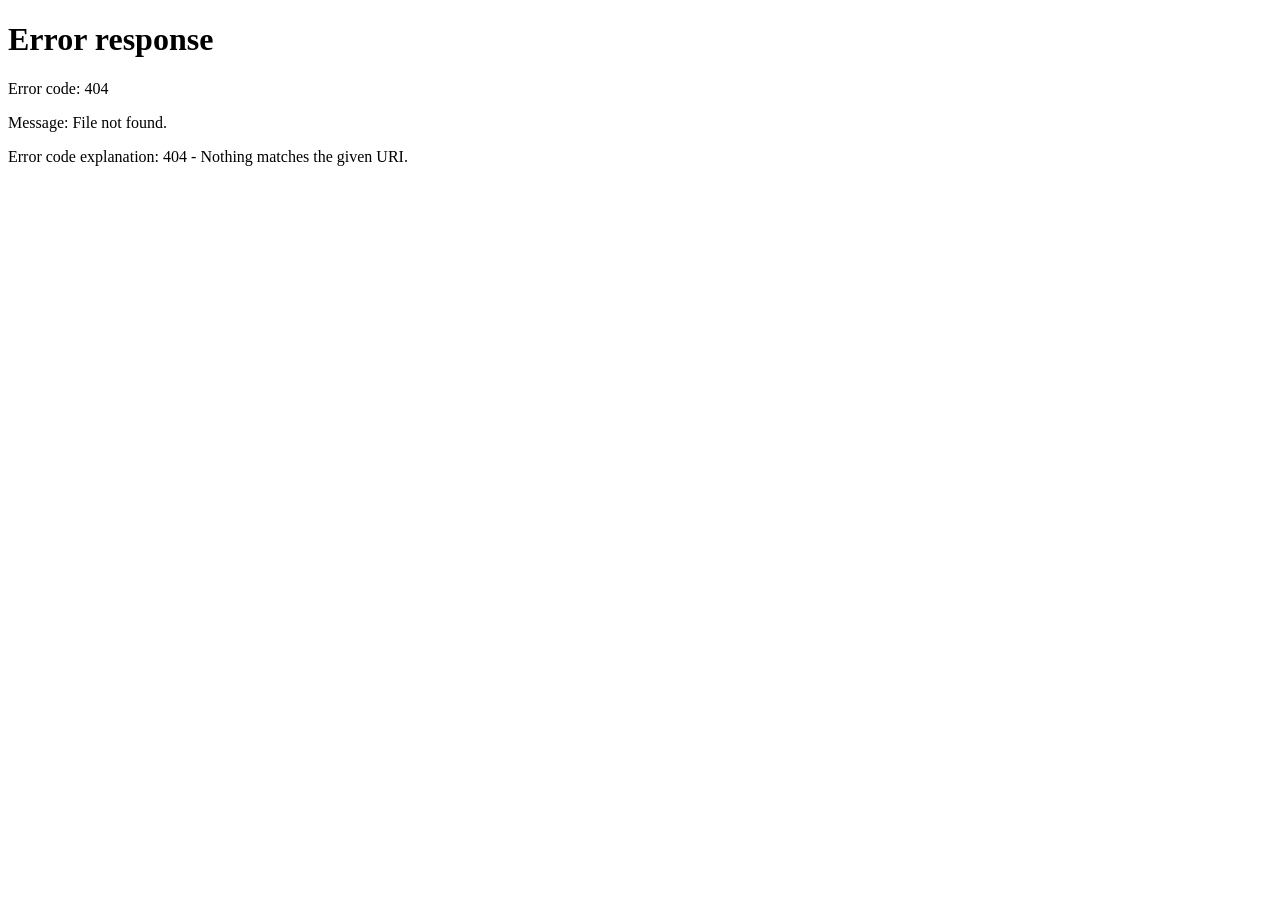
==== index.html @ f6d6ef94 "Add presentation landing page" ====
<!doctype html><html lang="de"><head><meta charset="utf-8"><meta name="viewport" content="width=device-width,initial-scale=1"><title>SMARTWERK Präsentationen</title><meta http-equiv="refresh" content="0; url=./gudelius/"><script>location.replace('./gudelius/');</script></head><body><p><a href="./gudelius/">GudeliusVermessung – Homepage-Konzepte öffnen</a></p></body></html>
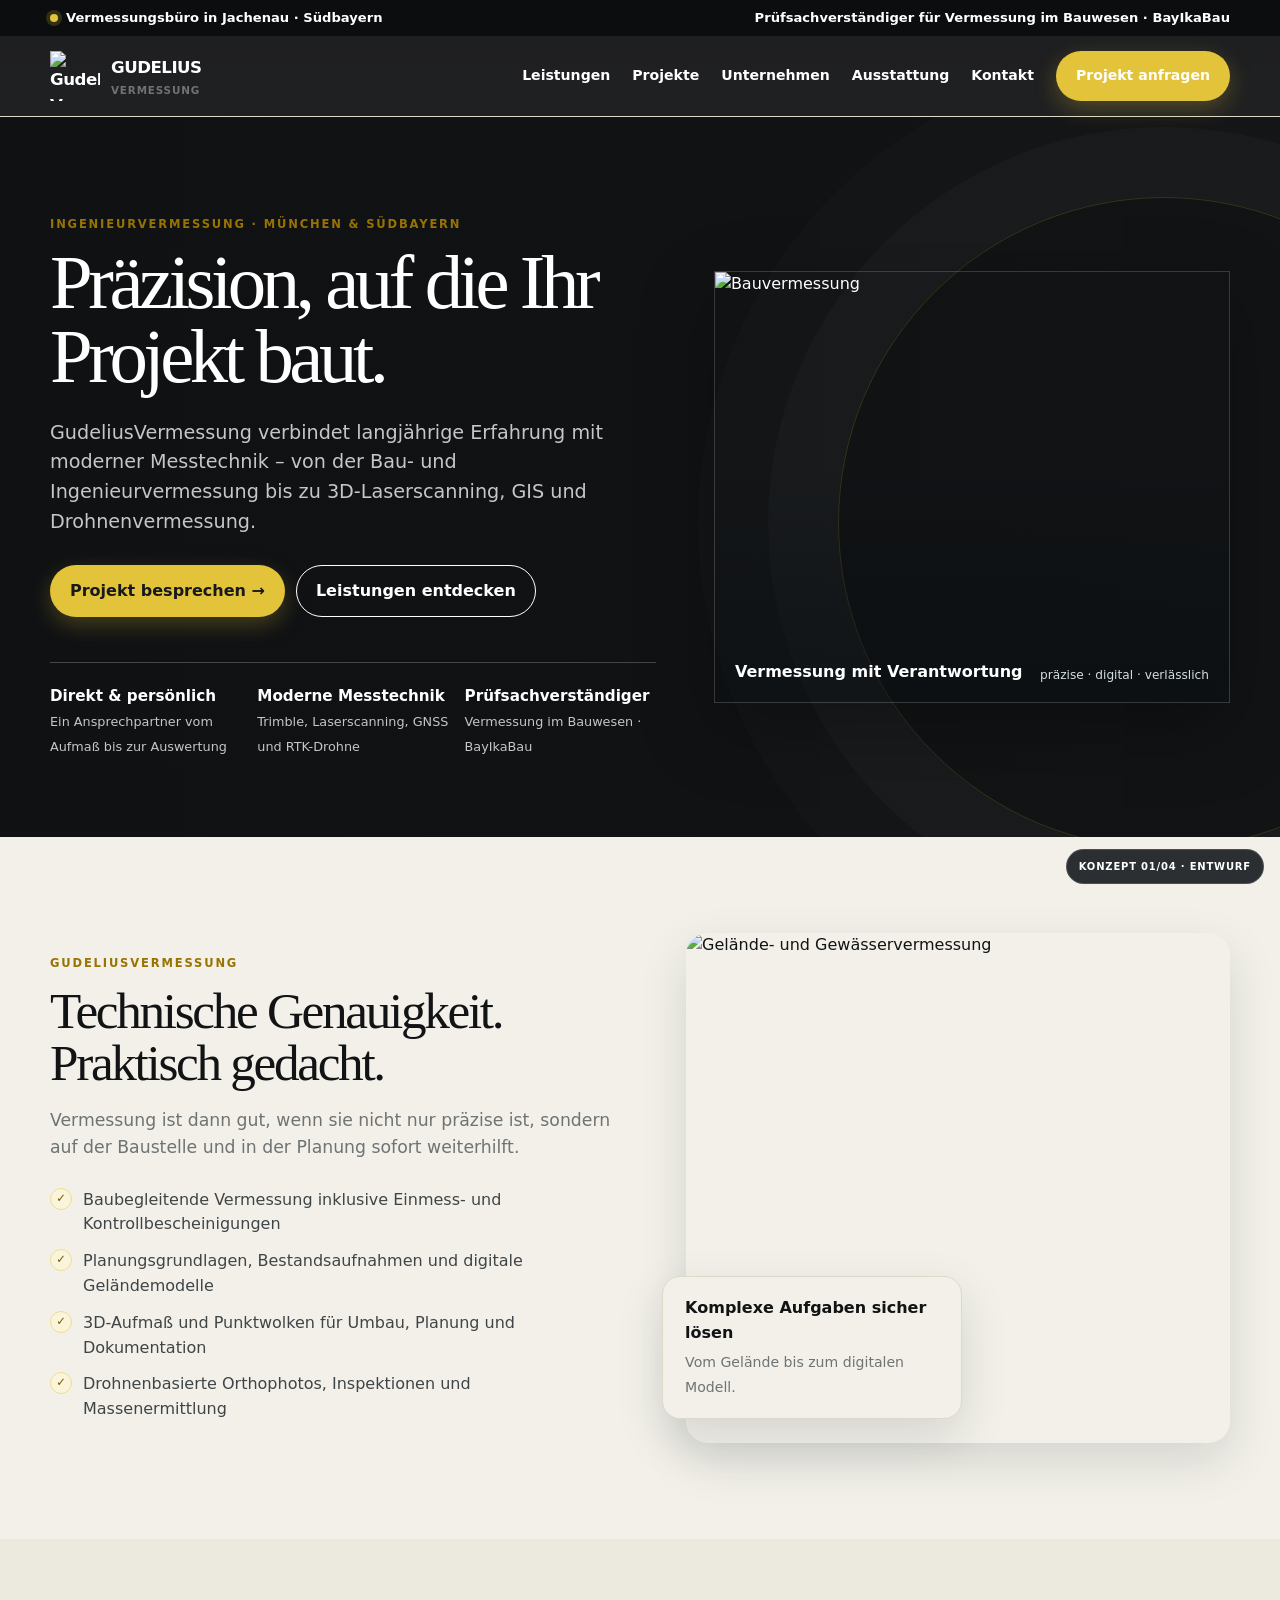
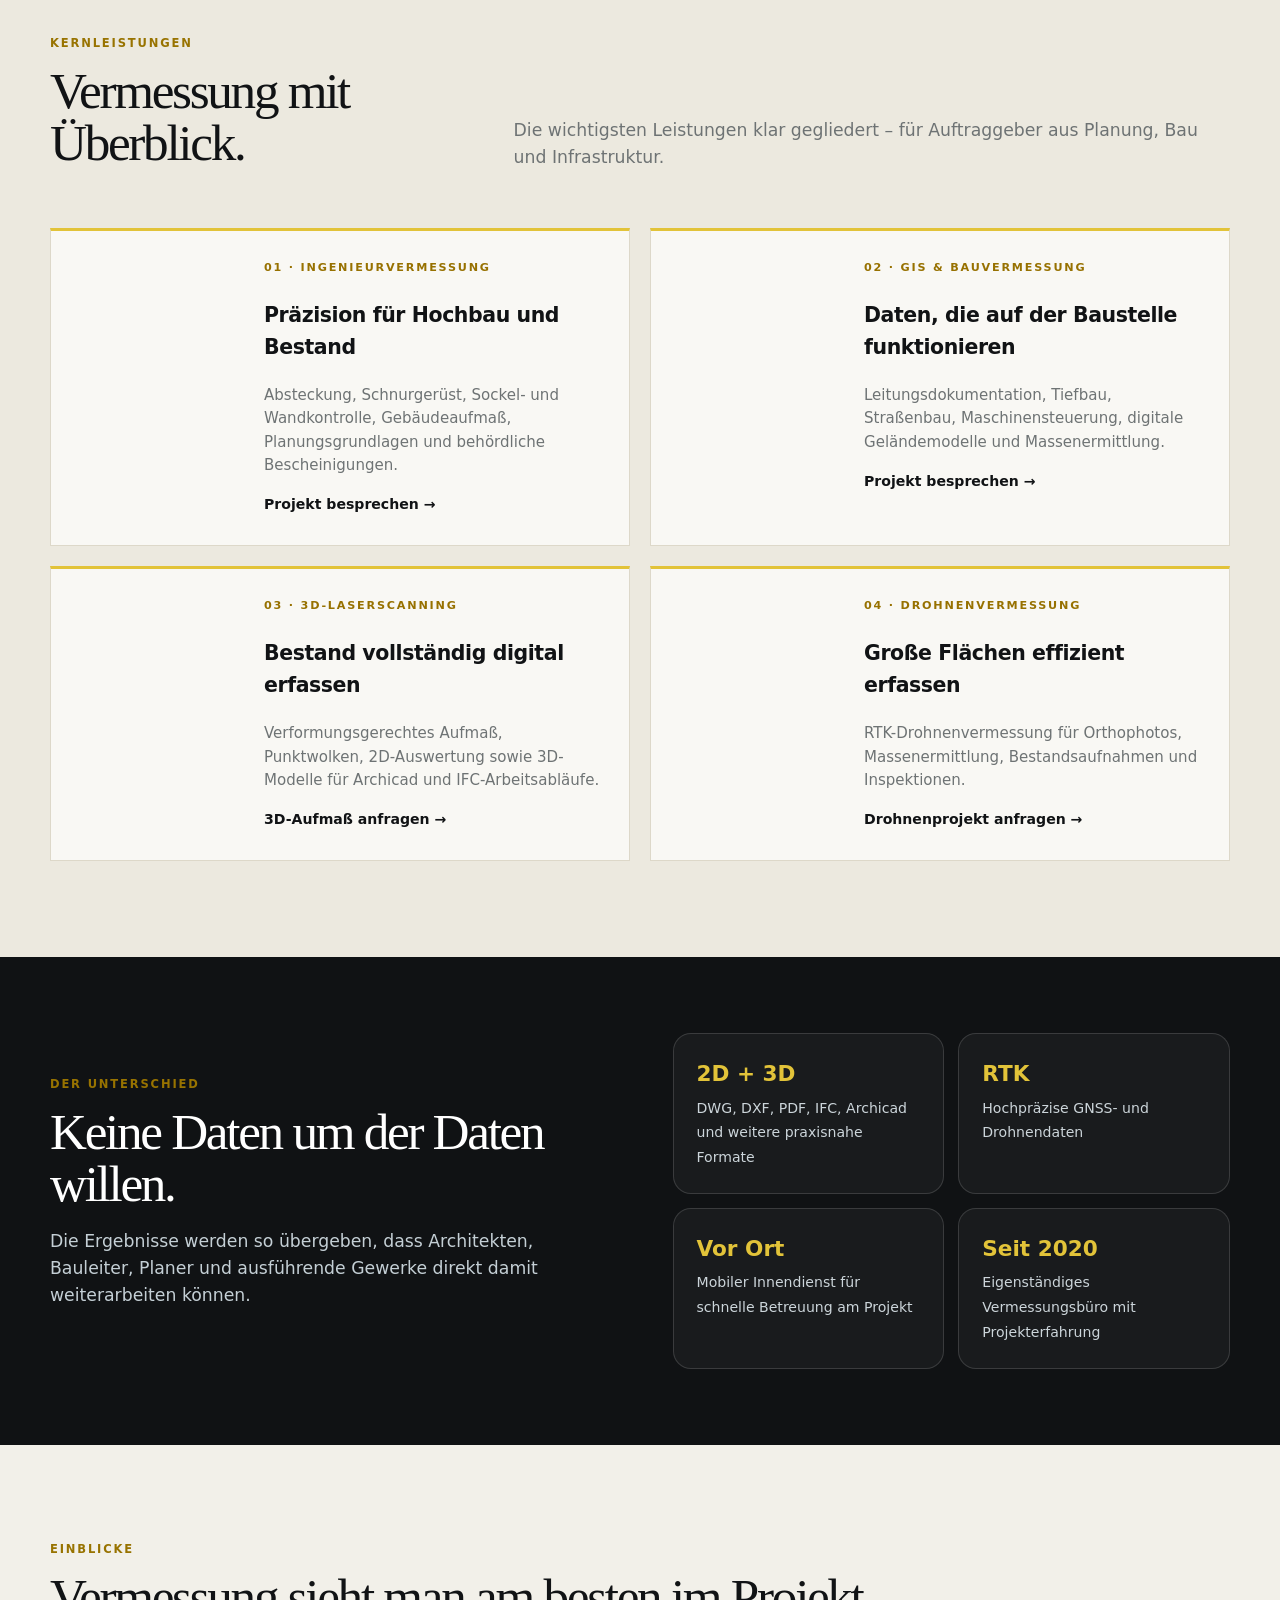
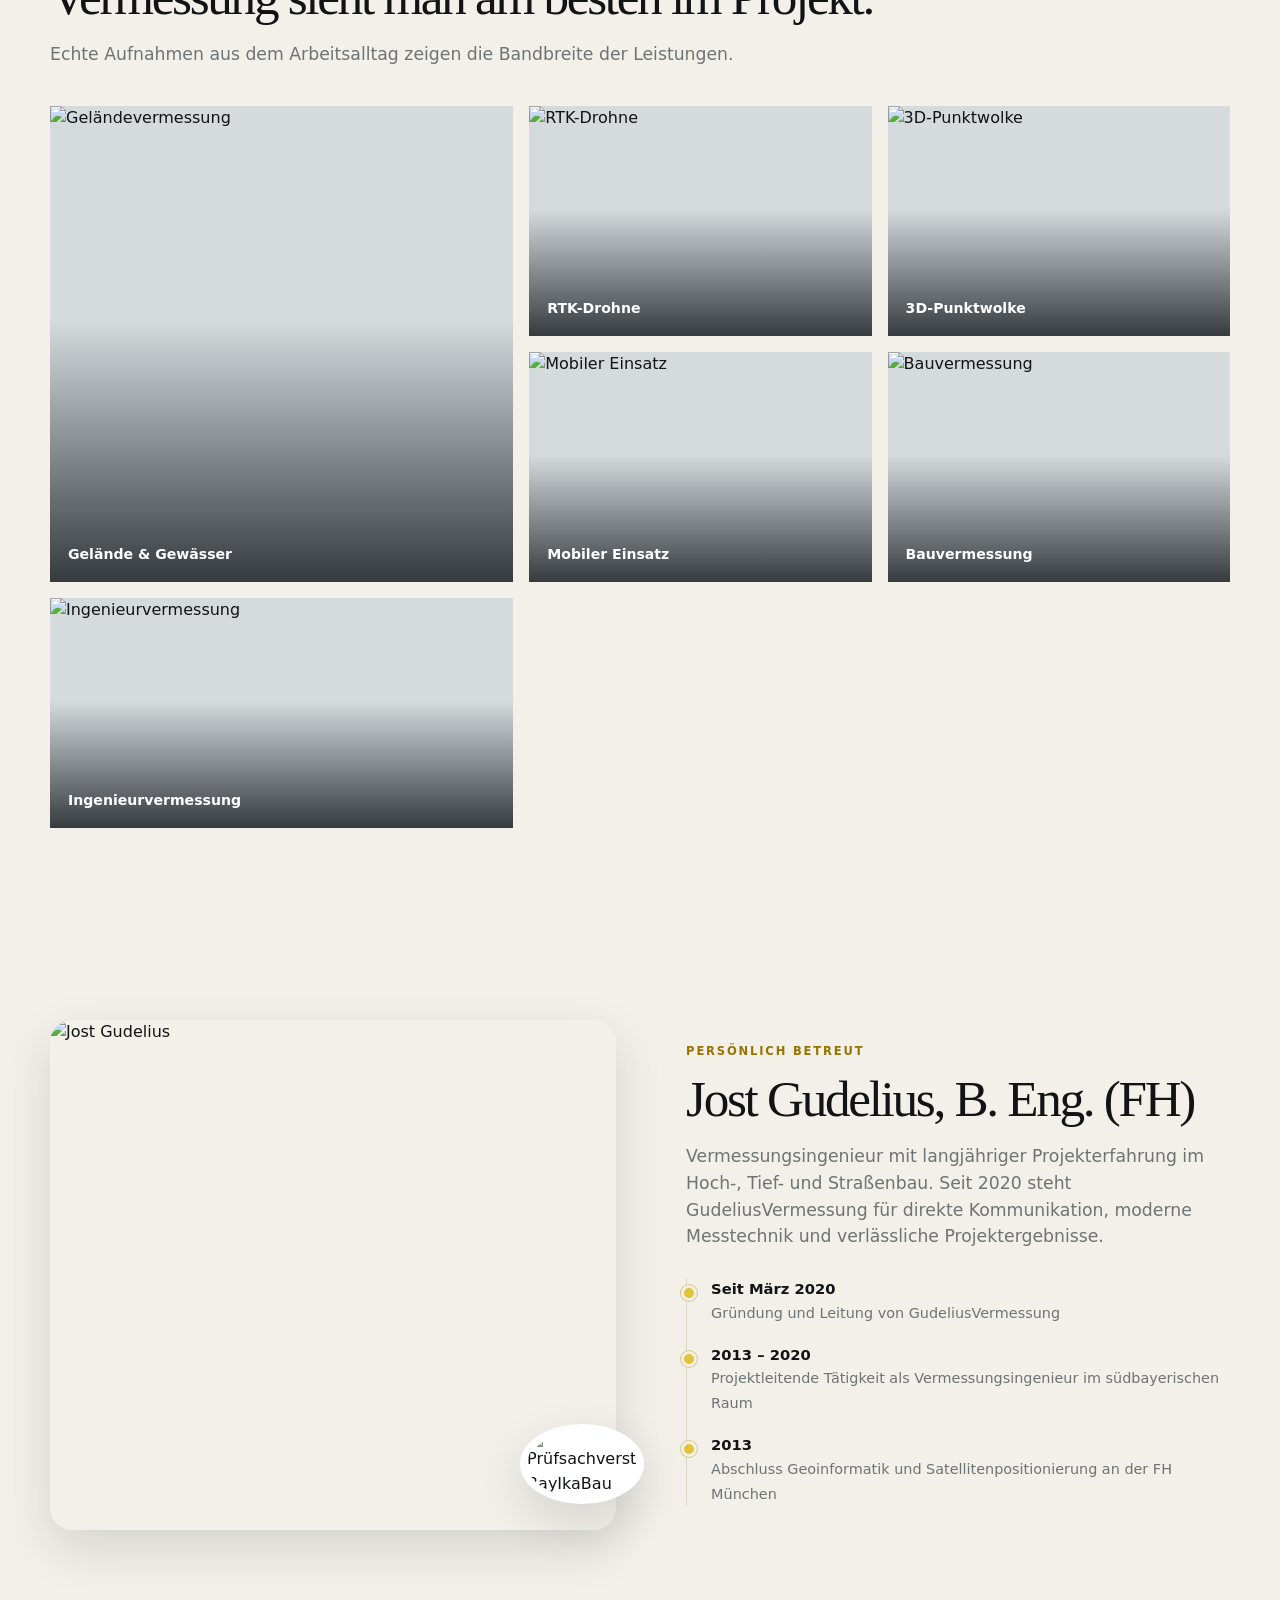
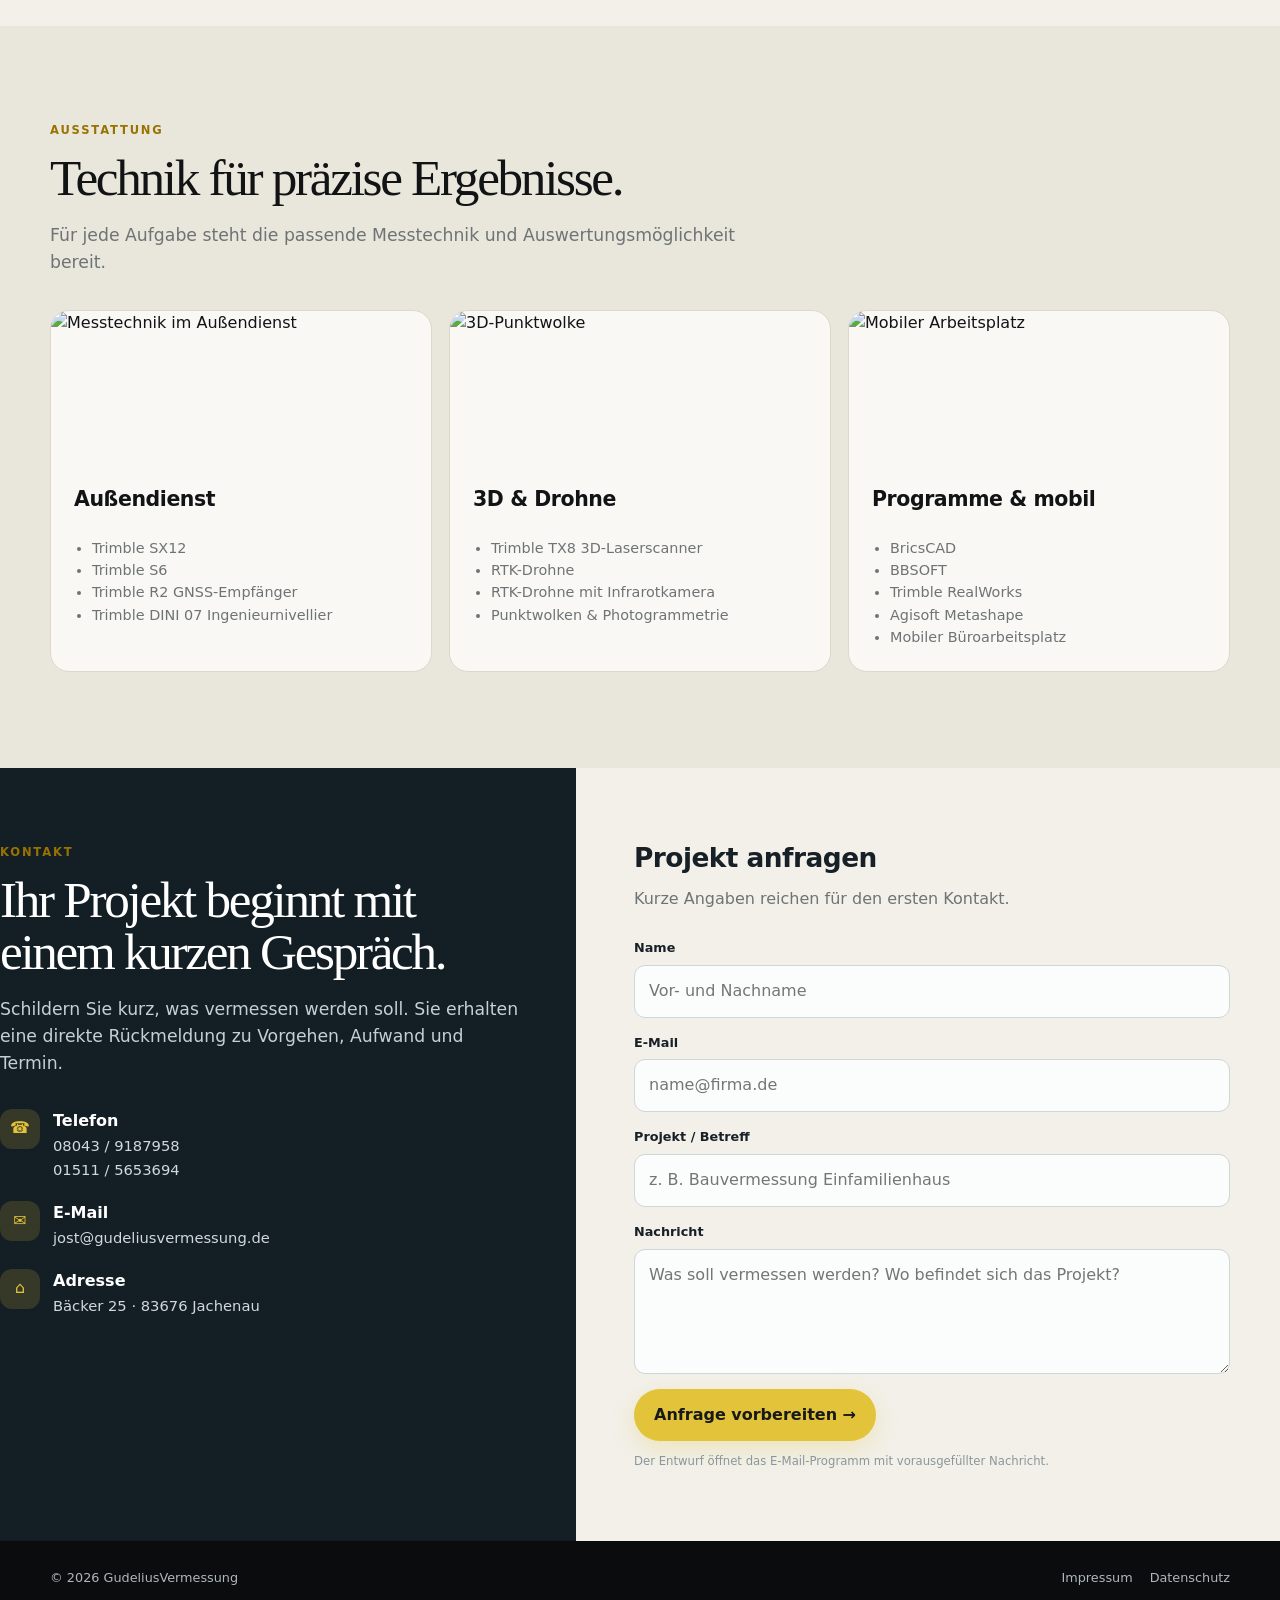
==== commit 950bb8bc: "Start auf Gudelius Konzept 01 weiterleiten" ====
--- a/index.html
+++ b/index.html
@@ -1 +1 @@
-<!doctype html><html lang="de"><head><meta charset="utf-8"><meta name="viewport" content="width=device-width,initial-scale=1"><title>SMARTWERK Präsentationen</title><meta http-equiv="refresh" content="0; url=./gudelius/"><script>location.replace('./gudelius/');</script></head><body><p><a href="./gudelius/">GudeliusVermessung – Homepage-Konzepte öffnen</a></p></body></html>+<!doctype html><html lang="de"><head><meta charset="utf-8"><meta name="viewport" content="width=device-width,initial-scale=1"><title>GudeliusVermessung – Konzept 01</title><meta http-equiv="refresh" content="0; url=./gudelius/01-premium/index.html"><script>location.replace('./gudelius/01-premium/index.html');</script></head><body><p><a href="./gudelius/01-premium/index.html">GudeliusVermessung – Konzept 01 öffnen</a></p></body></html>
